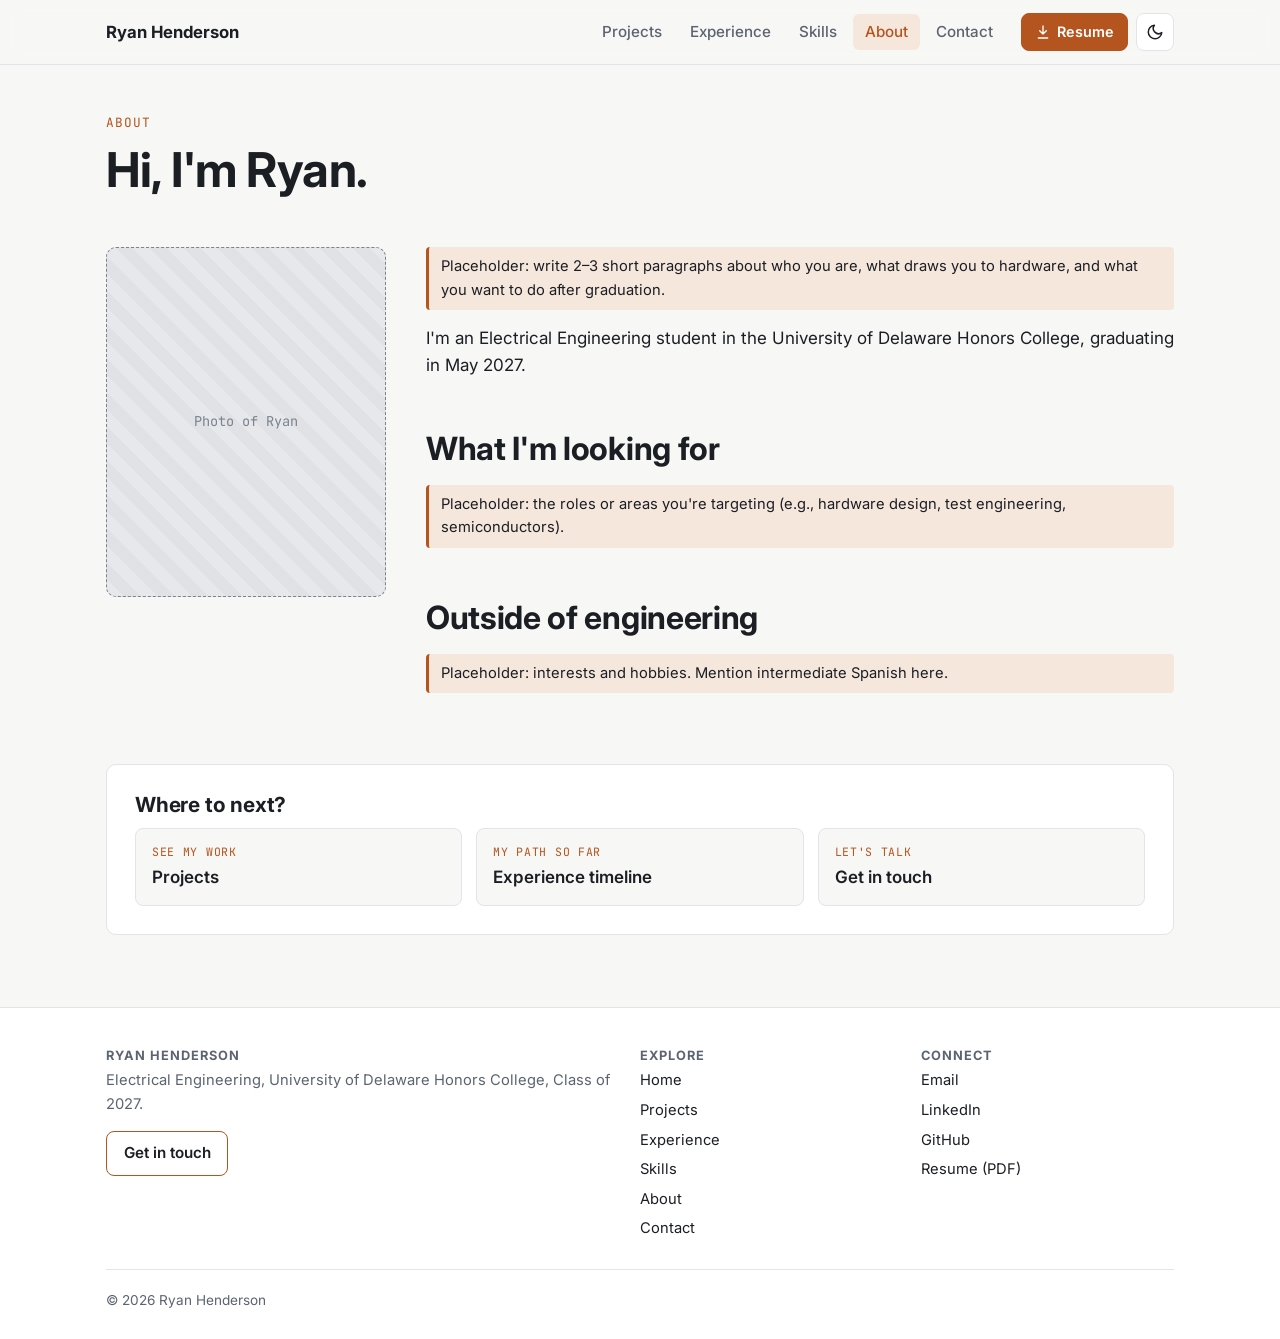
==== about.html @ 744d81f1 "Initial portfolio site" ====
<!doctype html>
<html lang="en">
<head>
  <meta charset="utf-8">
  <meta name="viewport" content="width=device-width, initial-scale=1">
  <title>About · Ryan Henderson</title>
  <meta name="description" content="About Ryan Henderson, Electrical Engineering student at the University of Delaware Honors College.">
  <script>try{var t=localStorage.getItem("theme");if(t)document.documentElement.dataset.theme=t}catch(e){}</script>
  <link rel="preconnect" href="https://fonts.googleapis.com">
  <link rel="preconnect" href="https://fonts.gstatic.com" crossorigin>
  <link href="https://fonts.googleapis.com/css2?family=Inter:wght@400;500;600;700&family=JetBrains+Mono:wght@400;500&display=swap" rel="stylesheet">
  <link rel="stylesheet" href="css/styles.css">
  <script src="js/data.js" defer></script>
  <script src="js/main.js" defer></script>
</head>
<body data-page="about" data-root="">
  <a class="skip-link" href="#main">Skip to content</a>
  <header id="site-header"></header>

  <main id="main">
    <div class="container">
      <header class="page-header">
        <p class="eyebrow">About</p>
        <h1>Hi, I'm Ryan.</h1>
      </header>

      <div class="two-col">
        <div class="media-ph portrait">Photo of Ryan</div>
        <div class="prose">
          <p class="todo">Placeholder: write 2–3 short paragraphs about who you are, what draws you to hardware, and what you want to do after graduation.</p>
          <p>I'm an Electrical Engineering student in the University of Delaware Honors College, graduating in May 2027.</p>

          <h2>What I'm looking for</h2>
          <p class="todo">Placeholder: the roles or areas you're targeting (e.g., hardware design, test engineering, semiconductors).</p>

          <h2>Outside of engineering</h2>
          <p class="todo">Placeholder: interests and hobbies. Mention intermediate Spanish here.</p>
        </div>
      </div>

      <section class="next-steps">
        <h2>Where to next?</h2>
        <div class="next-grid">
          <a class="next-link" href="projects.html"><small>See my work</small><span>Projects</span></a>
          <a class="next-link" href="experience.html"><small>My path so far</small><span>Experience timeline</span></a>
          <a class="next-link" href="contact.html"><small>Let's talk</small><span>Get in touch</span></a>
        </div>
      </section>
    </div>
  </main>

  <footer id="site-footer"></footer>
</body>
</html>
---- css/styles.css ----
/* ==========================================================================
   Ryan Henderson — Portfolio
   Shared stylesheet for every page.
   ========================================================================== */

/* ---------- Design tokens ---------- */
:root {
  --bg: #f7f7f5;
  --surface: #ffffff;
  --surface-2: #f0f1f3;
  --text: #1b1f24;
  --muted: #5b6470;
  --border: #e2e4e8;
  --accent: #b4541e;          /* copper */
  --accent-hover: #93431a;
  --accent-ink: #ffffff;
  --accent-soft: #f6e7dc;
  --placeholder: #e6e8eb;
  --placeholder-ink: #7a838e;
  --shadow: 0 1px 2px rgba(16, 24, 40, .06), 0 4px 12px rgba(16, 24, 40, .06);

  --font-sans: "Inter", system-ui, -apple-system, "Segoe UI", Roboto, sans-serif;
  --font-mono: "JetBrains Mono", ui-monospace, Consolas, monospace;

  --radius: 10px;
  --max-width: 1100px;
  --gutter: 16px;
  --header-h: 64px;
  color-scheme: light;
}

@media (prefers-color-scheme: dark) {
  :root:not([data-theme="light"]) {
    --bg: #0f1216;
    --surface: #171b21;
    --surface-2: #1e232a;
    --text: #e7e9ec;
    --muted: #9aa3ad;
    --border: #2a3038;
    --accent: #e08a4f;
    --accent-hover: #f0a06a;
    --accent-ink: #1b1f24;
    --accent-soft: #3a2618;
    --placeholder: #222831;
    --placeholder-ink: #8a939e;
    --shadow: 0 1px 2px rgba(0, 0, 0, .3), 0 4px 12px rgba(0, 0, 0, .25);
    color-scheme: dark;
  }
}

:root[data-theme="dark"] {
  --bg: #0f1216;
  --surface: #171b21;
  --surface-2: #1e232a;
  --text: #e7e9ec;
  --muted: #9aa3ad;
  --border: #2a3038;
  --accent: #e08a4f;
  --accent-hover: #f0a06a;
  --accent-ink: #1b1f24;
  --accent-soft: #3a2618;
  --placeholder: #222831;
  --placeholder-ink: #8a939e;
  --shadow: 0 1px 2px rgba(0, 0, 0, .3), 0 4px 12px rgba(0, 0, 0, .25);
  color-scheme: dark;
}

/* ---------- Base ---------- */
*, *::before, *::after { box-sizing: border-box; }

html { scroll-padding-top: calc(var(--header-h) + 16px); }

body {
  margin: 0;
  background: var(--bg);
  color: var(--text);
  font-family: var(--font-sans);
  font-size: 17px;
  line-height: 1.6;
  -webkit-font-smoothing: antialiased;
  overflow-x: hidden;
}

h1, h2, h3, h4 { line-height: 1.2; margin: 0 0 .5em; letter-spacing: -.01em; }
h1 { font-size: clamp(2rem, 4vw + 1rem, 3rem); }
h2 { font-size: clamp(1.5rem, 2vw + 1rem, 2rem); }
h3 { font-size: 1.2rem; }
p  { margin: 0 0 1em; }

a { color: var(--accent); text-decoration-thickness: 1px; text-underline-offset: 3px; }
a:hover { color: var(--accent-hover); }

img, video { max-width: 100%; height: auto; display: block; }

:focus-visible { outline: 2px solid var(--accent); outline-offset: 3px; border-radius: 4px; }

.container { max-width: var(--max-width); margin: 0 auto; padding: 0 var(--gutter); }
.section { padding: 56px 0; }
.section + .section { border-top: 1px solid var(--border); }
.eyebrow {
  font-family: var(--font-mono);
  font-size: .8rem;
  text-transform: uppercase;
  letter-spacing: .08em;
  color: var(--accent);
  margin-bottom: .5rem;
}
.muted { color: var(--muted); }
.lead { font-size: 1.15rem; color: var(--muted); max-width: 60ch; }

.skip-link {
  position: absolute; left: -999px; top: 8px;
  background: var(--accent); color: var(--accent-ink);
  padding: 8px 12px; border-radius: 6px; z-index: 100;
}
.skip-link:focus { left: 8px; }

/* ---------- Buttons ---------- */
.btn {
  display: inline-flex; align-items: center; gap: .4em;
  padding: .6em 1.1em;
  border-radius: 8px;
  border: 1px solid var(--accent);
  background: var(--accent);
  color: var(--accent-ink);
  font: inherit; font-weight: 600; font-size: .95rem;
  text-decoration: none;
  cursor: pointer;
  transition: background .15s, border-color .15s, color .15s;
}
.btn:hover { background: var(--accent-hover); border-color: var(--accent-hover); color: var(--accent-ink); }
.btn-outline { background: transparent; color: var(--accent); }
.btn-outline:hover { background: var(--accent-soft); color: var(--accent); }
.btn-row { display: flex; flex-wrap: wrap; gap: 12px; }

/* ---------- Header / nav ---------- */
.site-header {
  position: sticky; top: 0; z-index: 50;
  background: color-mix(in srgb, var(--bg) 88%, transparent);
  backdrop-filter: blur(8px);
  border-bottom: 1px solid var(--border);
}
.header-inner {
  display: flex; align-items: center; gap: 16px;
  height: var(--header-h);
}
.brand {
  font-weight: 700; font-size: 1.05rem;
  color: var(--text); text-decoration: none;
  margin-right: auto;
}
.brand:hover { color: var(--accent); }
.site-nav ul { list-style: none; display: flex; gap: 4px; margin: 0; padding: 0; }
.site-nav a {
  display: block; padding: 6px 12px; border-radius: 6px;
  color: var(--muted); text-decoration: none; font-weight: 500; font-size: .95rem;
}
.site-nav a:hover { color: var(--text); background: var(--surface-2); }
.site-nav a[aria-current="page"] { color: var(--accent); background: var(--accent-soft); }
.header-actions { display: flex; align-items: center; gap: 8px; }
.header-actions .btn { padding: .45em .9em; font-size: .9rem; }

.icon-btn {
  display: inline-grid; place-items: center;
  width: 38px; height: 38px;
  border-radius: 8px;
  border: 1px solid var(--border);
  background: var(--surface);
  color: var(--text);
  cursor: pointer;
}
.icon-btn:hover { border-color: var(--accent); color: var(--accent); }
.icon-btn svg { width: 18px; height: 18px; }
.menu-toggle { display: none; }

@media (max-width: 820px) {
  .menu-toggle { display: inline-grid; }
  .site-nav {
    position: absolute; top: var(--header-h); left: 0; right: 0;
    background: var(--surface);
    border-bottom: 1px solid var(--border);
    box-shadow: var(--shadow);
    display: none;
  }
  .site-nav.open { display: block; }
  .site-nav ul { flex-direction: column; padding: 8px var(--gutter) 16px; }
  .site-nav a { padding: 10px 12px; }
  .header-actions .resume-btn { display: none; }
}

/* ---------- Breadcrumbs ---------- */
.breadcrumbs { font-size: .9rem; color: var(--muted); padding-top: 24px; }
.breadcrumbs ol { list-style: none; margin: 0; padding: 0; display: flex; flex-wrap: wrap; gap: 6px; }
.breadcrumbs li + li::before { content: "›"; margin-right: 6px; color: var(--muted); }
.breadcrumbs a { color: var(--muted); text-decoration: none; }
.breadcrumbs a:hover { color: var(--accent); text-decoration: underline; }

/* ---------- Page header ---------- */
.page-header { padding: 48px 0 24px; }
.page-header .lead { margin-bottom: 0; }

/* ---------- Media placeholders ----------
   Swap any .media-ph for an <img>/<video> once media is ready. */
.media-ph {
  display: grid; place-items: center;
  margin: 0;
  aspect-ratio: 16 / 9;
  background:
    repeating-linear-gradient(45deg, transparent 0 12px, rgba(127,127,127,.06) 12px 24px),
    var(--placeholder);
  border: 1px dashed var(--placeholder-ink);
  border-radius: var(--radius);
  color: var(--placeholder-ink);
  font-family: var(--font-mono);
  font-size: .85rem;
  text-align: center;
  padding: 12px;
}
.media-ph.square   { aspect-ratio: 1 / 1; }
.media-ph.portrait { aspect-ratio: 4 / 5; }
.media-ph.wide     { aspect-ratio: 21 / 9; }
figure { margin: 0; }
figcaption { font-size: .85rem; color: var(--muted); margin-top: 8px; }
.media-frame { border-radius: var(--radius); overflow: hidden; border: 1px solid var(--border); }

/* ---------- Tags ---------- */
.tags { display: flex; flex-wrap: wrap; gap: 6px; list-style: none; margin: 0; padding: 0; }
.tag {
  position: relative; z-index: 2;      /* sits above stretched card links */
  display: inline-block;
  padding: 2px 9px;
  border-radius: 999px;
  border: 1px solid var(--border);
  background: var(--surface-2);
  color: var(--muted);
  font-family: var(--font-mono);
  font-size: .75rem;
  text-decoration: none;
  white-space: nowrap;
}
a.tag:hover { border-color: var(--accent); color: var(--accent); }
.tag.status { background: var(--accent-soft); border-color: transparent; color: var(--accent); }

/* ---------- Grids & cards ---------- */
.grid { display: grid; gap: 20px; grid-template-columns: repeat(auto-fill, minmax(min(100%, 300px), 1fr)); }

.card {
  position: relative;
  display: flex; flex-direction: column;
  background: var(--surface);
  border: 1px solid var(--border);
  border-radius: var(--radius);
  overflow: hidden;
  transition: transform .15s, box-shadow .15s, border-color .15s;
}
.card:hover { transform: translateY(-2px); box-shadow: var(--shadow); border-color: color-mix(in srgb, var(--accent) 40%, var(--border)); }
.card .media-ph, .card img.thumb { border-radius: 0; border: 0; border-bottom: 1px solid var(--border); }
.card img.thumb { aspect-ratio: 16 / 9; object-fit: cover; width: 100%; }
.card-body { padding: 16px 18px 18px; display: flex; flex-direction: column; gap: 8px; flex: 1; }
.card-meta { font-size: .82rem; color: var(--muted); font-family: var(--font-mono); }
.card h3 { margin: 0; font-size: 1.1rem; }
.card h3 a { color: var(--text); text-decoration: none; }
.card h3 a::after { content: ""; position: absolute; inset: 0; z-index: 1; }  /* whole card clickable */
.card:hover h3 a { color: var(--accent); }
.card p { margin: 0; color: var(--muted); font-size: .95rem; }
.card .tags { margin-top: auto; padding-top: 6px; }
.card[hidden] { display: none; }

/* Explore tiles (home) */
.explore { display: grid; gap: 16px; grid-template-columns: repeat(auto-fit, minmax(min(100%, 220px), 1fr)); }
.explore a {
  display: block; padding: 22px;
  background: var(--surface);
  border: 1px solid var(--border);
  border-radius: var(--radius);
  color: var(--text); text-decoration: none;
  transition: border-color .15s, transform .15s;
}
.explore a:hover { border-color: var(--accent); transform: translateY(-2px); }
.explore .tile-icon { color: var(--accent); margin-bottom: 10px; }
.explore .tile-icon svg { width: 28px; height: 28px; }
.explore strong { display: block; font-size: 1.1rem; margin-bottom: 4px; }
.explore span.muted { font-size: .92rem; }

/* ---------- Hero (home) ---------- */
.hero { padding: 64px 0 56px; }
.hero-inner { display: grid; gap: 40px; grid-template-columns: 220px 1fr; align-items: center; }
.hero .media-ph, .hero img.portrait { width: 220px; aspect-ratio: 1 / 1; border-radius: 50%; object-fit: cover; }
.hero h1 { margin-bottom: .2em; }
.hero .role { font-size: 1.2rem; color: var(--muted); margin-bottom: .8em; }
@media (max-width: 700px) {
  .hero { padding: 40px 0; }
  .hero-inner { grid-template-columns: 1fr; gap: 24px; }
  .hero .media-ph, .hero img.portrait { width: 140px; }
}

.callout {
  display: flex; flex-wrap: wrap; align-items: center; justify-content: space-between; gap: 16px;
  padding: 22px 24px;
  border-radius: var(--radius);
  background: var(--accent-soft);
  border: 1px solid color-mix(in srgb, var(--accent) 30%, transparent);
}
.callout p { margin: 0; }

/* ---------- Filters (projects) ---------- */
.filters { display: flex; flex-wrap: wrap; gap: 8px; margin-bottom: 16px; }
.filter-btn {
  padding: 6px 14px;
  border-radius: 999px;
  border: 1px solid var(--border);
  background: var(--surface);
  color: var(--muted);
  font: inherit; font-size: .9rem; font-weight: 500;
  cursor: pointer;
}
.filter-btn:hover { border-color: var(--accent); color: var(--accent); }
.filter-btn[aria-pressed="true"] { background: var(--accent); border-color: var(--accent); color: var(--accent-ink); }
.active-filter {
  display: flex; flex-wrap: wrap; align-items: center; gap: 10px;
  margin-bottom: 16px; font-size: .95rem; color: var(--muted);
}
.active-filter[hidden] { display: none; }
.clear-filter {
  border: 0; background: none; color: var(--accent);
  font: inherit; font-size: .9rem; cursor: pointer; text-decoration: underline;
}
.result-count { font-size: .9rem; color: var(--muted); margin-bottom: 20px; }
.empty-state { padding: 32px; text-align: center; color: var(--muted); border: 1px dashed var(--border); border-radius: var(--radius); }

.compact-list { list-style: none; padding: 0; margin: 0; display: grid; gap: 12px; }
.compact-list li {
  padding: 16px 18px;
  background: var(--surface);
  border: 1px solid var(--border);
  border-radius: var(--radius);
}
.compact-list strong { display: block; }

/* ---------- Project detail ---------- */
.project-hero { display: grid; gap: 32px; grid-template-columns: 1fr 300px; align-items: start; padding: 24px 0 8px; }
.project-hero .meta { color: var(--muted); font-family: var(--font-mono); font-size: .9rem; margin-bottom: 16px; }
.project-hero .hero-media { margin-bottom: 20px; }
.glance {
  position: sticky; top: calc(var(--header-h) + 16px);
  background: var(--surface);
  border: 1px solid var(--border);
  border-radius: var(--radius);
  padding: 20px;
}
.glance h2 { font-size: .8rem; font-family: var(--font-mono); text-transform: uppercase; letter-spacing: .08em; color: var(--accent); }
.glance dl { margin: 0; display: grid; gap: 14px; }
.glance dt { font-size: .8rem; color: var(--muted); text-transform: uppercase; letter-spacing: .05em; }
.glance dd { margin: 2px 0 0; font-weight: 500; }
.glance .key-result { font-size: 1.05rem; color: var(--accent); font-weight: 700; }
@media (max-width: 860px) {
  .project-hero { grid-template-columns: 1fr; }
  .glance { position: static; }
}

.prose { max-width: 72ch; }
.prose h2 { margin-top: 1.6em; }
.prose figure { margin: 24px 0; }
.prose ul { padding-left: 1.2em; }
.prose li { margin-bottom: .3em; }
.todo {
  background: var(--accent-soft); color: var(--text);
  border-left: 3px solid var(--accent);
  padding: 8px 12px; border-radius: 4px; font-size: .92rem;
}

.gallery { display: grid; gap: 12px; grid-template-columns: repeat(auto-fill, minmax(min(100%, 200px), 1fr)); }
.gallery img { aspect-ratio: 4 / 3; object-fit: cover; width: 100%; border-radius: 8px; cursor: zoom-in; border: 1px solid var(--border); }
.gallery .media-ph { aspect-ratio: 4 / 3; }

/* Lightbox */
.lightbox {
  position: fixed; inset: 0; z-index: 200;
  display: grid; place-items: center;
  background: rgba(0, 0, 0, .85);
  padding: 24px;
}
.lightbox[hidden] { display: none; }
.lightbox img { max-height: 85vh; max-width: 100%; border-radius: 6px; }
.lightbox figcaption { color: #ddd; text-align: center; }
.lightbox .icon-btn { position: absolute; top: 16px; right: 16px; }

/* ---------- "Where to next?" block ---------- */
.next-steps {
  margin-top: 56px;
  padding: 28px;
  background: var(--surface);
  border: 1px solid var(--border);
  border-radius: var(--radius);
}
.next-steps > h2 { font-size: 1.3rem; }
.next-grid { display: grid; gap: 14px; grid-template-columns: repeat(auto-fit, minmax(min(100%, 220px), 1fr)); }
.next-link {
  display: block; padding: 14px 16px;
  border: 1px solid var(--border);
  border-radius: 8px;
  background: var(--bg);
  color: var(--text); text-decoration: none;
  transition: border-color .15s;
}
.next-link:hover { border-color: var(--accent); color: var(--text); }
.next-link small {
  display: block;
  font-family: var(--font-mono); font-size: .72rem;
  text-transform: uppercase; letter-spacing: .06em;
  color: var(--accent); margin-bottom: 2px;
}
.next-link span { font-weight: 600; }
.pager { display: flex; justify-content: space-between; gap: 14px; margin-bottom: 14px; }
.pager .next-link { flex: 1; }
.pager .next-link.next { text-align: right; }

/* ---------- Experience timeline ---------- */
.timeline { list-style: none; margin: 0; padding: 0 0 0 28px; position: relative; }
.timeline::before { content: ""; position: absolute; left: 7px; top: 8px; bottom: 8px; width: 2px; background: var(--border); }
.timeline > li { position: relative; margin-bottom: 18px; }
.timeline > li::before {
  content: ""; position: absolute; left: -28px; top: 22px;
  width: 16px; height: 16px; border-radius: 50%;
  background: var(--bg); border: 3px solid var(--accent);
}
.timeline details {
  background: var(--surface);
  border: 1px solid var(--border);
  border-radius: var(--radius);
}
.timeline details[open] { border-color: color-mix(in srgb, var(--accent) 40%, var(--border)); }
.timeline summary {
  position: relative;
  list-style: none; cursor: pointer;
  padding: 16px 48px 16px 20px;
  display: flex; flex-wrap: wrap; align-items: baseline; gap: 4px 16px;
}
.timeline summary::-webkit-details-marker { display: none; }
.timeline summary::after {
  content: "+";
  position: absolute; top: 14px; right: 20px;
  font-family: var(--font-mono); font-size: 1.2rem; color: var(--accent);
}
.timeline details[open] summary::after { content: "−"; }
.timeline summary h3 { margin: 0; font-size: 1.1rem; }
.timeline .when { font-family: var(--font-mono); font-size: .85rem; color: var(--muted); }
.timeline .role { width: 100%; color: var(--muted); font-size: .95rem; }
.timeline .details-body { padding: 0 20px 20px; }
.timeline .details-body ul { padding-left: 1.2em; margin: 0 0 1em; }
.timeline .details-body h4 { font-size: .8rem; text-transform: uppercase; letter-spacing: .06em; color: var(--muted); margin-top: 1em; }
.timeline-controls { display: flex; gap: 8px; margin-bottom: 20px; }

/* ---------- Skills ---------- */
.skill-groups { display: grid; gap: 20px; grid-template-columns: repeat(auto-fit, minmax(min(100%, 300px), 1fr)); }
.skill-group {
  background: var(--surface);
  border: 1px solid var(--border);
  border-radius: var(--radius);
  padding: 20px;
}
.skill-group h2 { font-size: 1.05rem; }
.skill-list { list-style: none; margin: 0; padding: 0; display: grid; gap: 6px; }
.skill-list a, .skill-list span.skill {
  display: flex; justify-content: space-between; align-items: center;
  padding: 8px 12px; border-radius: 6px;
  color: var(--text); text-decoration: none;
  background: var(--bg);
}
.skill-list a:hover { background: var(--accent-soft); color: var(--accent); }
.skill-list .count {
  font-family: var(--font-mono); font-size: .78rem;
  color: var(--muted);
}
.skill-list span.skill { color: var(--muted); }

/* ---------- About / contact ---------- */
.two-col { display: grid; gap: 40px; grid-template-columns: 280px 1fr; align-items: start; }
@media (max-width: 760px) { .two-col { grid-template-columns: 1fr; } }

.contact-list { list-style: none; padding: 0; margin: 0; display: grid; gap: 12px; max-width: 520px; }
.contact-list a {
  display: flex; align-items: center; gap: 14px;
  padding: 16px 18px;
  background: var(--surface);
  border: 1px solid var(--border);
  border-radius: var(--radius);
  color: var(--text); text-decoration: none;
}
.contact-list a:hover { border-color: var(--accent); }
.contact-list svg { width: 22px; height: 22px; color: var(--accent); flex-shrink: 0; }
.contact-list small { display: block; color: var(--muted); font-size: .85rem; }

/* ---------- Footer ---------- */
.site-footer {
  margin-top: 72px;
  border-top: 1px solid var(--border);
  background: var(--surface);
  padding: 40px 0 28px;
  font-size: .92rem;
}
.footer-grid { display: grid; gap: 28px; grid-template-columns: 2fr 1fr 1fr; }
.site-footer h2 { font-size: .8rem; text-transform: uppercase; letter-spacing: .08em; color: var(--muted); }
.site-footer ul { list-style: none; padding: 0; margin: 0; display: grid; gap: 6px; }
.site-footer a { color: var(--text); text-decoration: none; }
.site-footer a:hover { color: var(--accent); text-decoration: underline; }
.footer-bottom { margin-top: 28px; padding-top: 20px; border-top: 1px solid var(--border); color: var(--muted); font-size: .85rem; }
@media (max-width: 700px) { .footer-grid { grid-template-columns: 1fr 1fr; } .footer-grid > :first-child { grid-column: 1 / -1; } }

@media (prefers-reduced-motion: reduce) {
  * { transition: none !important; }
}
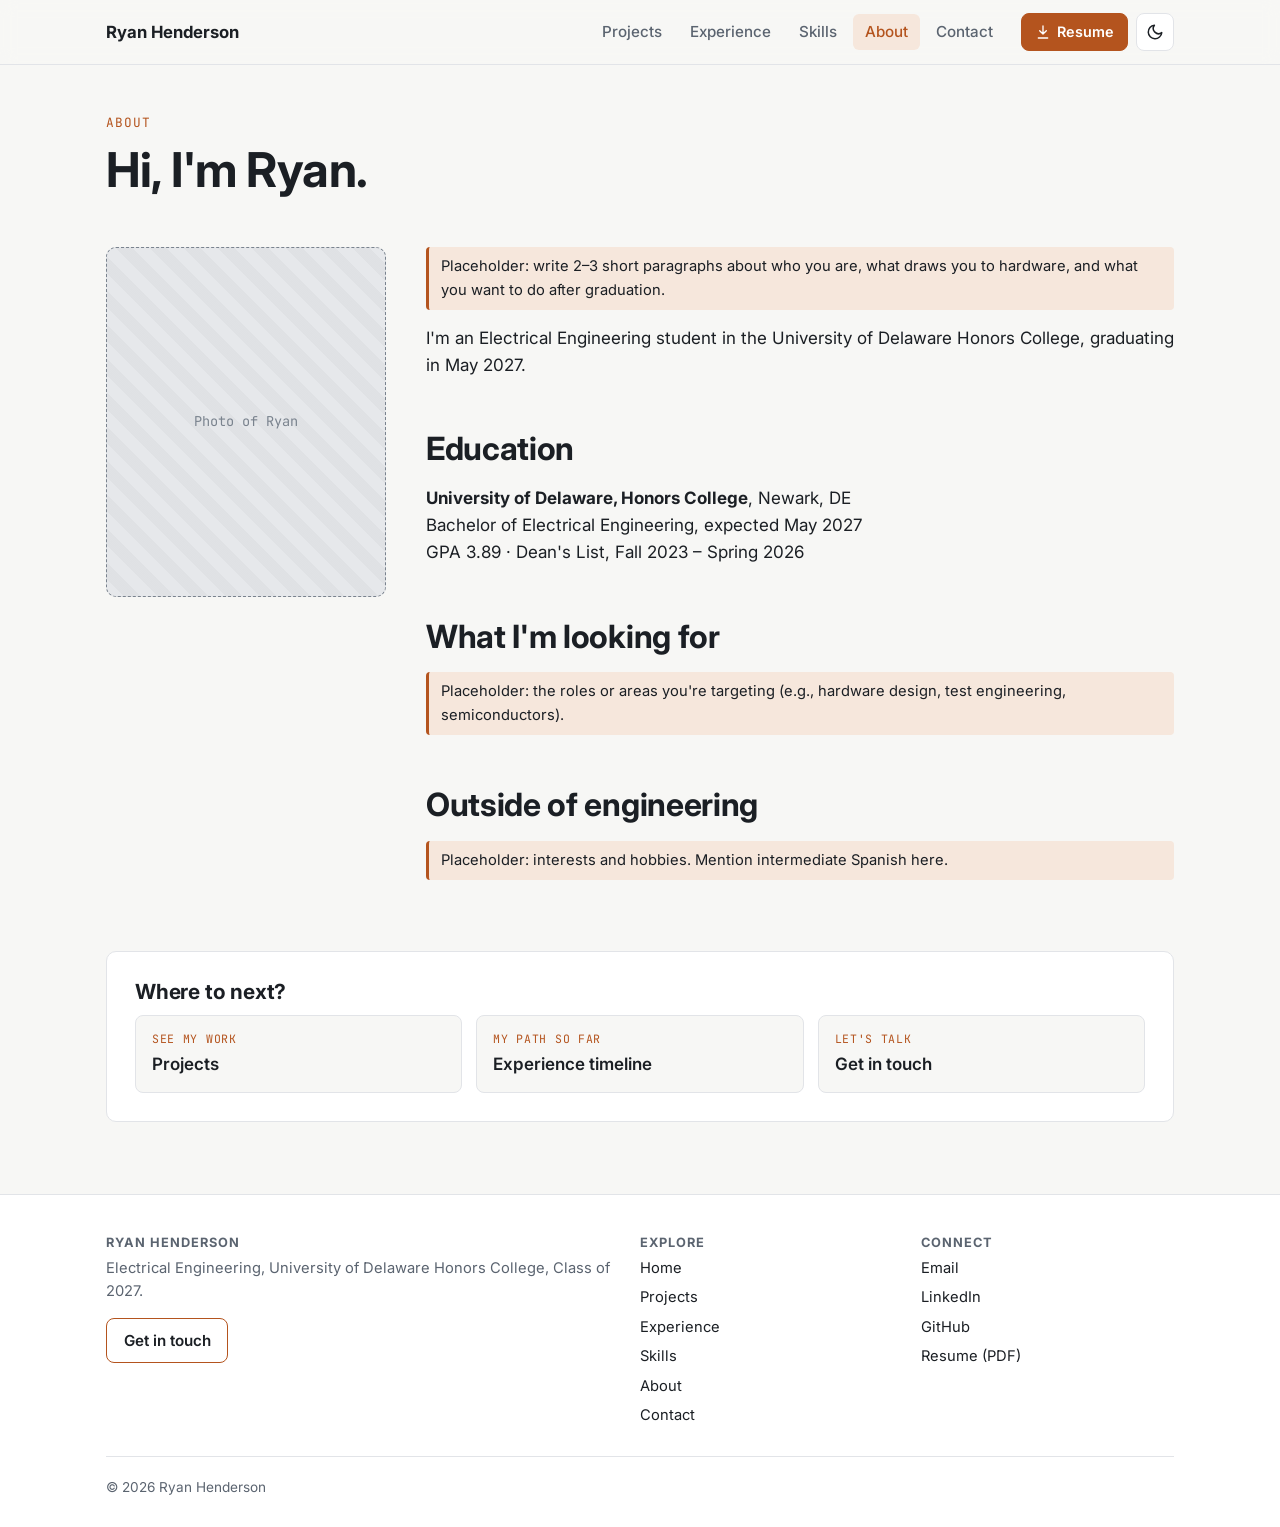
==== commit da8851f8: "Limit experience to work roles; add V2G VIP as a project" ====
--- a/about.html
+++ b/about.html
@@ -30,6 +30,11 @@
           <p class="todo">Placeholder: write 2–3 short paragraphs about who you are, what draws you to hardware, and what you want to do after graduation.</p>
           <p>I'm an Electrical Engineering student in the University of Delaware Honors College, graduating in May 2027.</p>
 
+          <h2>Education</h2>
+          <p><strong>University of Delaware, Honors College</strong>, Newark, DE<br>
+          Bachelor of Electrical Engineering, expected May 2027<br>
+          GPA 3.89 · Dean's List, Fall 2023 – Spring 2026</p>
+
           <h2>What I'm looking for</h2>
           <p class="todo">Placeholder: the roles or areas you're targeting (e.g., hardware design, test engineering, semiconductors).</p>
 
